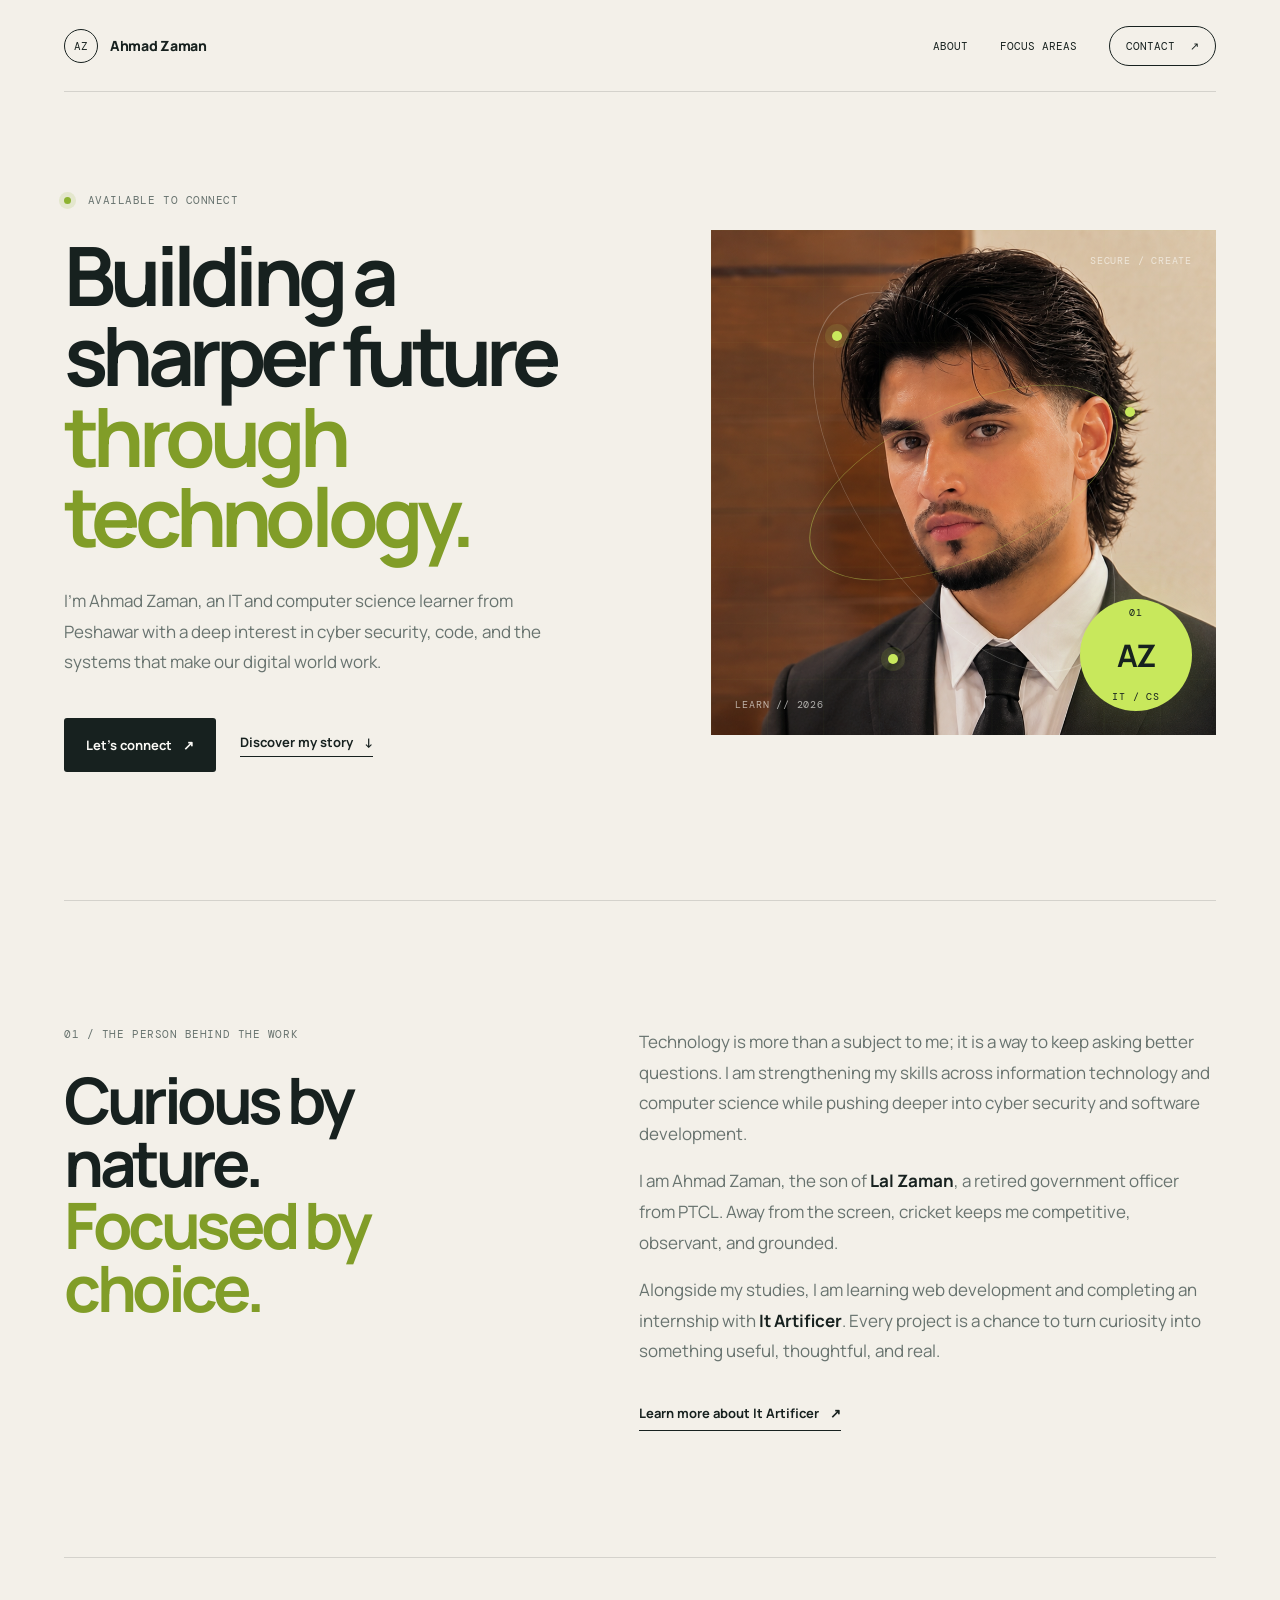
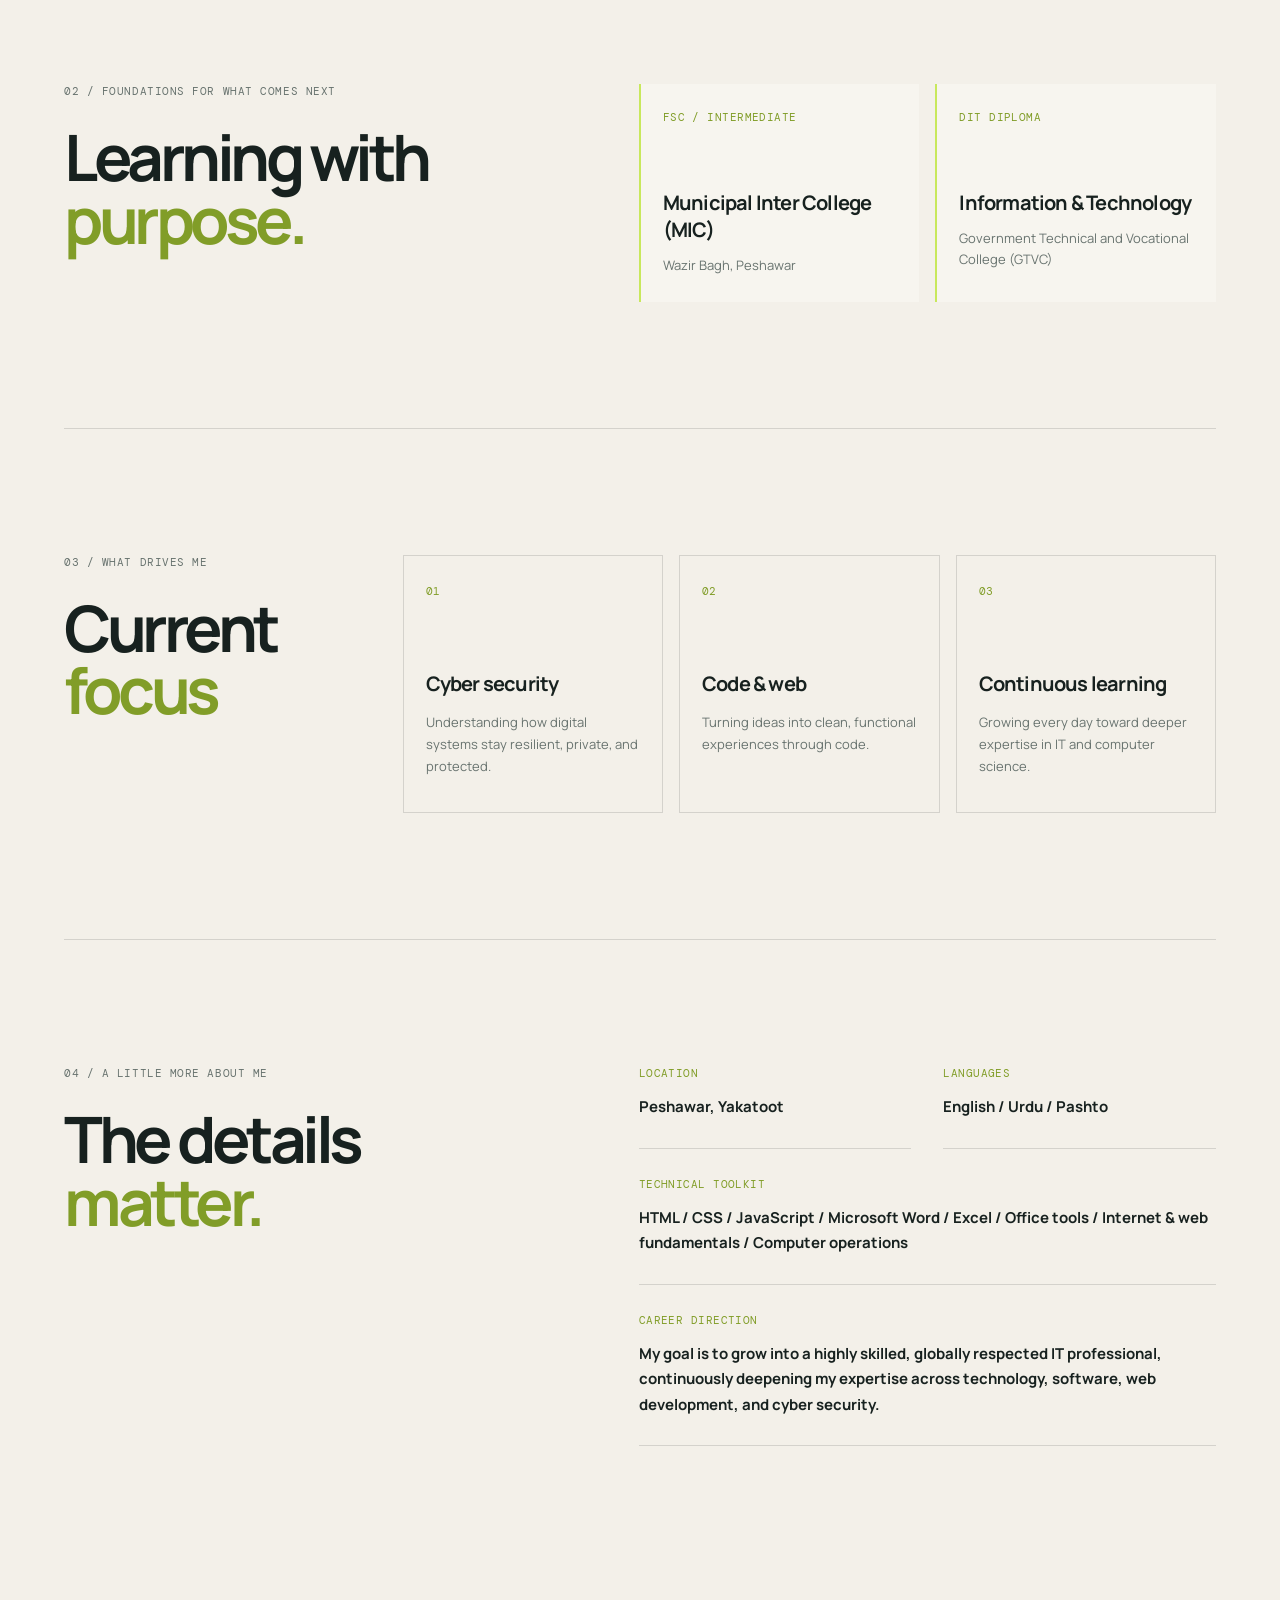
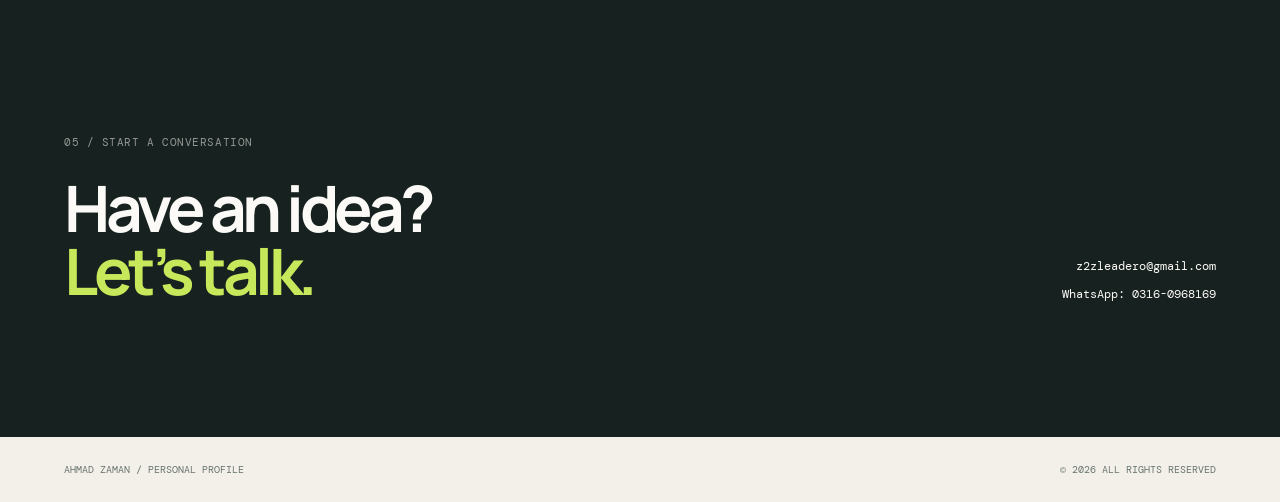
==== index.html @ 658cc003 "Rename profile files to index" ====
<!DOCTYPE html>
<html lang="en">
<head>
    <meta charset="UTF-8">
    <meta name="viewport" content="width=device-width, initial-scale=1.0">
    <meta name="theme-color" content="#17211f">
    <meta name="format-detection" content="telephone=no">
    <meta name="description" content="The personal profile of Ahmad Zaman, an IT and computer science learner, coding enthusiast, and cyber security expert.">
    <title>Ahmad Zaman | IT & Cyber Security</title>
    <link rel="preconnect" href="https://fonts.googleapis.com">
    <link rel="preconnect" href="https://fonts.gstatic.com" crossorigin>
    <link href="https://fonts.googleapis.com/css2?family=DM+Mono:wght@400;500&family=Manrope:wght@400;500;600;700;800&display=swap" rel="stylesheet">
    <link rel="stylesheet" href="index.css">
</head>
<body>
    <div class="page-shell">
        <header class="site-header">
            <a class="brand" href="#top" aria-label="Ahmad Zaman home">
                <span class="brand-mark">AZ</span>
                <span>Ahmad Zaman</span>
            </a>
            <button class="menu-toggle" type="button" aria-expanded="false" aria-controls="site-nav">Menu</button>
            <nav id="site-nav" class="site-nav" aria-label="Main navigation">
                <a href="#about">About</a>
                <a href="#focus">Focus areas</a>
                <a class="nav-contact" href="mailto:z2zleadero@gmail.com">Contact <span>↗</span></a>
            </nav>
        </header>

        <main id="top">
            <section class="hero" aria-labelledby="intro-title">
                <div class="hero-copy">
                    <p class="eyebrow"><span class="status-dot"></span> Available to connect</p>
                    <h1 id="intro-title">Building a sharper future <em>through technology.</em></h1>
                    <p class="intro">I’m Ahmad Zaman, an IT and computer science learner from Peshawar with a deep interest in cyber security, code, and the systems that make our digital world work.</p>
                    <div class="hero-actions">
                        <a class="button button-primary" href="mailto:z2zleadero@gmail.com">Let’s connect <span>↗</span></a>
                        <a class="button button-quiet" href="#about">Discover my story <span>↓</span></a>
                    </div>
                </div>
                <div class="hero-visual" aria-label="Portrait of Ahmad Zaman">
                    <img class="profile-photo" src="profile.png" alt="Ahmad Zaman wearing a black suit and tie">
                    <div class="visual-grid"></div>
                    <div class="orbit orbit-one"></div>
                    <div class="orbit orbit-two"></div>
                    <div class="core"><span>01</span><strong>AZ</strong><small>IT / CS</small></div>
                    <span class="node node-a"></span><span class="node node-b"></span><span class="node node-c"></span>
                    <span class="visual-label label-top">SECURE / CREATE</span>
                    <span class="visual-label label-bottom">LEARN // 2026</span>
                </div>
            </section>

            <section id="about" class="about-section" aria-labelledby="about-title">
                <div class="section-intro">
                    <p class="eyebrow">01 / The person behind the work</p>
                    <h2 id="about-title">Curious by nature.<br><em>Focused by choice.</em></h2>
                </div>
                <div class="about-content">
                    <p>Technology is more than a subject to me; it is a way to keep asking better questions. I am strengthening my skills across information technology and computer science while pushing deeper into cyber security and software development.</p>
                    <p>I am Ahmad Zaman, the son of <strong>Lal Zaman</strong>, a retired government officer from PTCL. Away from the screen, cricket keeps me competitive, observant, and grounded.</p>
                    <p>Alongside my studies, I am learning web development and completing an internship with <strong>It Artificer</strong>. Every project is a chance to turn curiosity into something useful, thoughtful, and real.</p>
                    <a class="text-link" href="https://share.google/Oz5hniwA0EbWmKNiz" target="_blank" rel="noopener noreferrer">Learn more about It Artificer <span>↗</span></a>
                </div>
            </section>

            <section id="education" class="education-section" aria-labelledby="education-title">
                <div class="section-intro">
                    <p class="eyebrow">02 / Foundations for what comes next</p>
                    <h2 id="education-title">Learning with<br><em>purpose.</em></h2>
                </div>
                <div class="education-content">
                    <article class="education-item">
                        <span class="education-type">FSc / Intermediate</span>
                        <h3>Municipal Inter College (MIC)</h3>
                        <p>Wazir Bagh, Peshawar</p>
                    </article>
                    <article class="education-item">
                        <span class="education-type">DIT Diploma</span>
                        <h3>Information &amp; Technology</h3>
                        <p>Government Technical and Vocational College (GTVC)</p>
                    </article>
                </div>
            </section>

            <section id="focus" class="focus-section" aria-labelledby="focus-title">
                <div class="focus-heading"><p class="eyebrow">03 / What drives me</p><h2 id="focus-title">Current <em>focus</em></h2></div>
                <div class="focus-list">
                    <article class="focus-item"><span class="focus-number">01</span><h3>Cyber security</h3><p>Understanding how digital systems stay resilient, private, and protected.</p></article>
                    <article class="focus-item"><span class="focus-number">02</span><h3>Code & web</h3><p>Turning ideas into clean, functional experiences through code.</p></article>
                    <article class="focus-item"><span class="focus-number">03</span><h3>Continuous learning</h3><p>Growing every day toward deeper expertise in IT and computer science.</p></article>
                </div>
            </section>

            <section class="details-section" aria-labelledby="details-title">
                <div class="section-intro"><p class="eyebrow">04 / A little more about me</p><h2 id="details-title">The details<br><em>matter.</em></h2></div>
                <div class="details-grid">
                    <div class="detail-block"><span class="detail-label">Location</span><strong>Peshawar, Yakatoot</strong></div>
                    <div class="detail-block"><span class="detail-label">Languages</span><strong>English / Urdu / Pashto</strong></div>
                    <div class="detail-block detail-wide"><span class="detail-label">Technical toolkit</span><strong>HTML / CSS / JavaScript / Microsoft Word / Excel / Office tools / Internet &amp; web fundamentals / Computer operations</strong></div>
                    <div class="detail-block detail-wide"><span class="detail-label">Career direction</span><strong>My goal is to grow into a highly skilled, globally respected IT professional, continuously deepening my expertise across technology, software, web development, and cyber security.</strong></div>
                </div>
            </section>

            <section class="contact-section" aria-labelledby="contact-title">
                <p class="eyebrow">05 / Start a conversation</p>
                <h2 id="contact-title">Have an idea?<br><em>Let’s talk.</em></h2>
                <div class="contact-details"><a href="mailto:z2zleadero@gmail.com">z2zleadero@gmail.com</a><a href="https://wa.me/923160968169" target="_blank" rel="noopener noreferrer">WhatsApp: 0316-0968169</a></div>
            </section>
        </main>

        <footer class="site-footer"><span>Ahmad Zaman / Personal profile</span><span>© <span id="year"></span> All rights reserved</span></footer>
    </div>
    <script src="index.js"></script>
</body>
</html>
---- index.css ----
@import url('https://fonts.googleapis.com/css2?family=DM+Mono:wght@400;500&family=Manrope:wght@400;500;600;700;800&display=swap');

:root {
	--ink: #17211f;
	--muted: #68736f;
	--paper: #f3f0e9;
	--cream: #fbfaf6;
	--lime: #c8e85c;
	--line: rgba(23, 33, 31, .14);
	--mono: 'DM Mono', monospace;
	--sans: 'Manrope', sans-serif;
}

* { box-sizing: border-box; }
html { scroll-behavior: smooth; }
body { margin: 0; color: var(--ink); background: var(--paper); font-family: var(--sans); overflow-x: hidden; }
a { -webkit-tap-highlight-color: transparent; }
a { color: inherit; text-decoration: none; }
.page-shell { max-width: 1600px; margin: auto; padding: 0 5vw; overflow: hidden; }
.site-header { min-height: 92px; display: flex; align-items: center; justify-content: space-between; border-bottom: 1px solid var(--line); }
.brand, .site-nav, .hero-actions, .contact-details { display: flex; align-items: center; }
.brand { gap: 12px; font-size: 14px; font-weight: 800; letter-spacing: -.02em; }
.brand-mark { display: grid; place-items: center; width: 34px; height: 34px; border: 1px solid var(--ink); border-radius: 50%; font: 11px var(--mono); }
.site-nav { gap: 32px; font: 11px var(--mono); text-transform: uppercase; }
.site-nav a { transition: color .2s ease; }.site-nav a:hover, .text-link:hover { color: #718c20; }
.nav-contact { padding: 12px 16px; border: 1px solid var(--ink); border-radius: 99px; }.nav-contact span, .button span, .text-link span { margin-left: 8px; }
.menu-toggle { display: none; border: 0; background: transparent; font: 11px var(--mono); text-transform: uppercase; }
.hero { min-height: calc(100vh - 92px); display: grid; grid-template-columns: 1.05fr .95fr; align-items: center; gap: 7vw; padding: 7vh 0 10vh; }
.eyebrow { margin: 0 0 28px; color: var(--muted); font: 11px var(--mono); letter-spacing: .05em; text-transform: uppercase; }.status-dot { display: inline-block; width: 7px; height: 7px; margin-right: 9px; background: #8db331; border-radius: 50%; box-shadow: 0 0 0 5px rgba(141,179,49,.15); }
h1, h2, h3, p { margin-top: 0; } h1, h2 { letter-spacing: -.07em; line-height: .98; } h1 { max-width: 760px; margin-bottom: 30px; font-size: clamp(3.4rem, 6.4vw, 7rem); font-weight: 700; } h1 em, h2 em { color: #819d28; font-style: normal; }
.intro { max-width: 520px; color: var(--muted); font-size: 17px; line-height: 1.8; }.hero-actions { gap: 24px; margin-top: 40px; }.button { font-size: 13px; font-weight: 700; }.button-primary { padding: 18px 22px; background: var(--ink); color: var(--cream); border-radius: 3px; }.button-quiet { border-bottom: 1px solid var(--ink); padding-bottom: 5px; }
.hero-visual { position: relative; width: 100%; max-width: 600px; aspect-ratio: 1; justify-self: end; background: #1d2926; overflow: hidden; }.profile-photo { position: absolute; z-index: 1; inset: 0; width: 100%; height: 100%; object-fit: cover; object-position: center 16%; opacity: .94; }.visual-grid { position: absolute; z-index: 2; inset: 0; opacity: .1; background-image: linear-gradient(rgba(200,232,92,.3) 1px, transparent 1px), linear-gradient(90deg, rgba(200,232,92,.3) 1px, transparent 1px); background-size: 11.11% 11.11%; }.orbit { position: absolute; z-index: 3; border: 1px solid rgba(200,232,92,.45); border-radius: 50%; transform: rotate(-25deg); }.orbit-one { inset: 17%; border-radius: 50%; transform: rotate(-25deg) scaleY(.45); }.orbit-two { inset: 7%; transform: rotate(56deg) scaleY(.5); border-color: rgba(251,250,246,.25); }.core { position: absolute; z-index: 4; right: 24px; bottom: 24px; top: auto; left: auto; display: grid; place-items: center; width: 112px; height: 112px; transform: none; color: var(--ink); background: var(--lime); border-radius: 50%; box-shadow: 0 0 60px rgba(200,232,92,.25); }.core span, .core small, .visual-label { font: 10px var(--mono); letter-spacing: .08em; }.core strong { font-size: 31px; letter-spacing: -.08em; }.node { position: absolute; z-index: 3; width: 10px; height: 10px; background: var(--lime); border-radius: 50%; box-shadow: 0 0 0 7px rgba(200,232,92,.12); }.node-a { top: 20%; left: 24%; }.node-b { right: 16%; top: 35%; }.node-c { bottom: 14%; left: 35%; }.visual-label { position: absolute; z-index: 4; color: rgba(251,250,246,.65); }.label-top { top: 24px; right: 24px; }.label-bottom { bottom: 24px; left: 24px; }
.about-section, .focus-section { display: grid; grid-template-columns: .9fr 1.1fr; gap: 8vw; padding: 14vh 0; border-top: 1px solid var(--line); }.about-section h2, .focus-section h2, .contact-section h2 { margin: 0; font-size: clamp(2.7rem, 5vw, 5.5rem); }.about-content { max-width: 600px; }.about-content p { color: var(--muted); font-size: 17px; line-height: 1.8; }.about-content strong { color: var(--ink); }.text-link { display: inline-block; margin-top: 20px; padding-bottom: 8px; border-bottom: 1px solid var(--ink); font-size: 13px; font-weight: 700; }
.education-section, .details-section { display: grid; grid-template-columns: .9fr 1.1fr; gap: 8vw; padding: 14vh 0; border-top: 1px solid var(--line); }.education-section h2, .details-section h2 { margin: 0; font-size: clamp(2.7rem, 5vw, 5.5rem); }.education-content { display: grid; grid-template-columns: repeat(2, 1fr); gap: 16px; }.education-item { padding: 26px 22px; border-left: 2px solid var(--lime); background: rgba(251,250,246,.45); }.education-type, .detail-label { display: block; color: #819d28; font: 11px var(--mono); letter-spacing: .04em; text-transform: uppercase; }.education-item h3 { margin: 65px 0 12px; font-size: 20px; letter-spacing: -.04em; }.education-item p { margin: 0; color: var(--muted); font-size: 13px; line-height: 1.6; }
.focus-section { grid-template-columns: .45fr 1.55fr; }.focus-list { display: grid; grid-template-columns: repeat(3, 1fr); gap: 16px; }.focus-item { min-height: 250px; padding: 22px; border: 1px solid var(--line); }.focus-number { color: #819d28; font: 11px var(--mono); }.focus-item h3 { margin: 70px 0 14px; font-size: 20px; letter-spacing: -.04em; }.focus-item p { color: var(--muted); font-size: 13px; line-height: 1.7; }
.details-grid { display: grid; grid-template-columns: repeat(2, 1fr); gap: 0 32px; }.detail-block { padding: 0 0 28px; margin-bottom: 28px; border-bottom: 1px solid var(--line); }.detail-block strong { display: block; margin-top: 14px; font-size: 15px; line-height: 1.7; }.detail-wide { grid-column: 1 / -1; }
.contact-section { position: relative; margin: 0 -5vw; padding: 15vh 5vw; color: var(--cream); background: var(--ink); }.contact-section .eyebrow { color: rgba(251,250,246,.55); }.contact-section h2 em { color: var(--lime); }.contact-details { position: absolute; right: 5vw; bottom: 15vh; flex-direction: column; align-items: flex-end; gap: 12px; font: 12px var(--mono); }.contact-details a:hover { color: var(--lime); }.site-footer { display: flex; justify-content: space-between; padding: 26px 0; color: var(--muted); font: 10px var(--mono); text-transform: uppercase; }
@media (max-width: 1050px) and (min-width: 761px) { .page-shell { padding: 0 4vw; }.hero { gap: 4vw; }.core { width: 96px; height: 96px; right: 18px; bottom: 18px; }.core strong { font-size: 27px; }.about-section, .education-section, .details-section { gap: 5vw; }.focus-section { gap: 4vw; }.focus-list { grid-template-columns: 1fr; }.focus-item { min-height: 0; }.contact-section { margin: 0 -4vw; padding-left: 4vw; padding-right: 4vw; }.contact-details { right: 4vw; } }
@media (max-width: 760px) { .page-shell { padding: 0 6vw; }.site-header { min-height: 76px; }.menu-toggle { display: block; }.site-nav { display: none; position: absolute; z-index: 2; top: 76px; left: 0; right: 0; padding: 24px 6vw; flex-direction: column; align-items: flex-start; background: var(--cream); border-bottom: 1px solid var(--line); }.site-nav.open { display: flex; }.hero { display: block; padding: 10vh 0 12vh; }.hero-visual { width: 100%; margin-top: 70px; }.intro { font-size: 15px; }.hero-actions { flex-wrap: wrap; }.about-section, .education-section, .focus-section, .details-section { display: block; padding: 12vh 0; }.section-intro, .focus-heading { margin-bottom: 48px; }.education-content, .details-grid { grid-template-columns: 1fr; gap: 16px; }.detail-wide { grid-column: auto; }.focus-list { grid-template-columns: 1fr; }.focus-item { min-height: 0; }.focus-item h3 { margin-top: 42px; }.education-item h3 { margin-top: 42px; }.contact-section { margin: 0 -6vw; padding: 12vh 6vw; }.contact-details { position: static; align-items: flex-start; margin-top: 54px; }.site-footer { gap: 20px; flex-direction: column; } }
@media (max-width: 380px) { .brand { font-size: 12px; }.hero-actions { display: block; }.button { display: inline-block; margin-bottom: 18px; }.core { width: 82px; height: 82px; right: 14px; bottom: 14px; }.core strong { font-size: 24px; }.core span, .core small { font-size: 8px; }.visual-label { font-size: 8px; } }
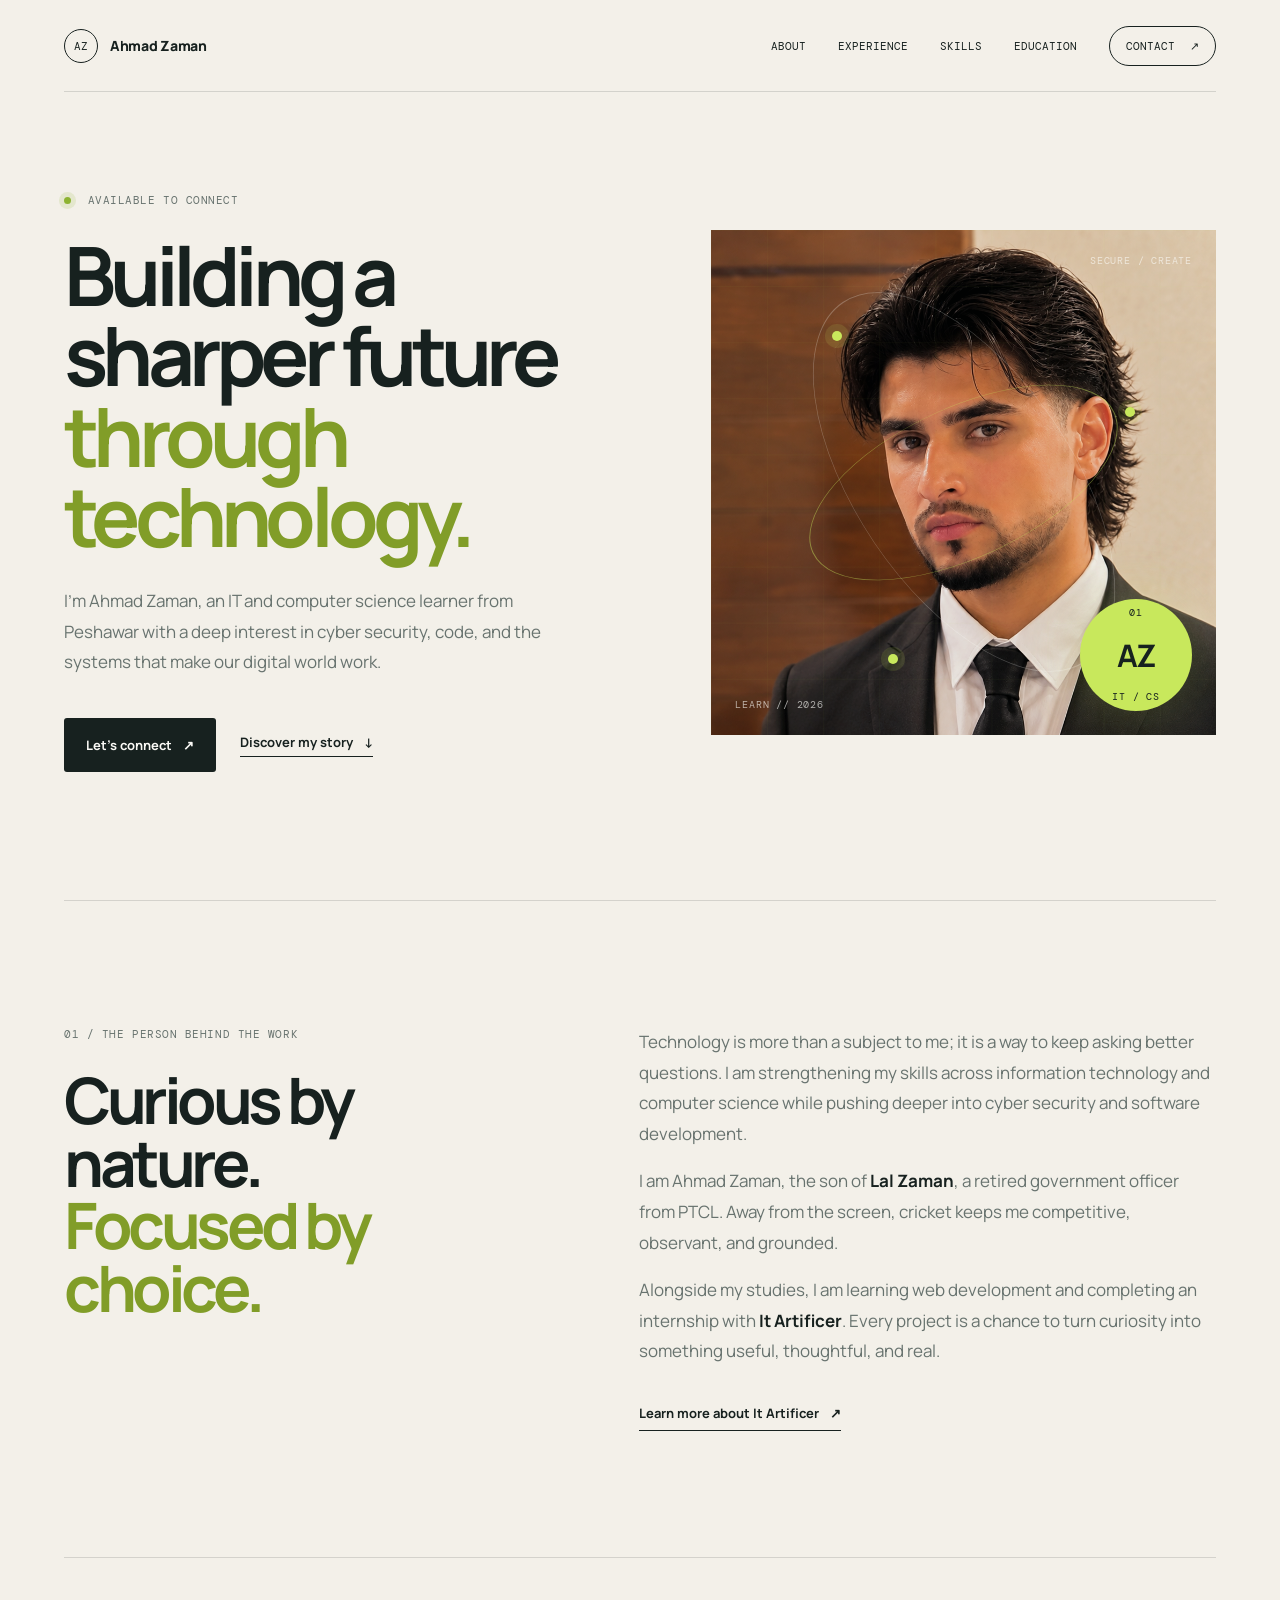
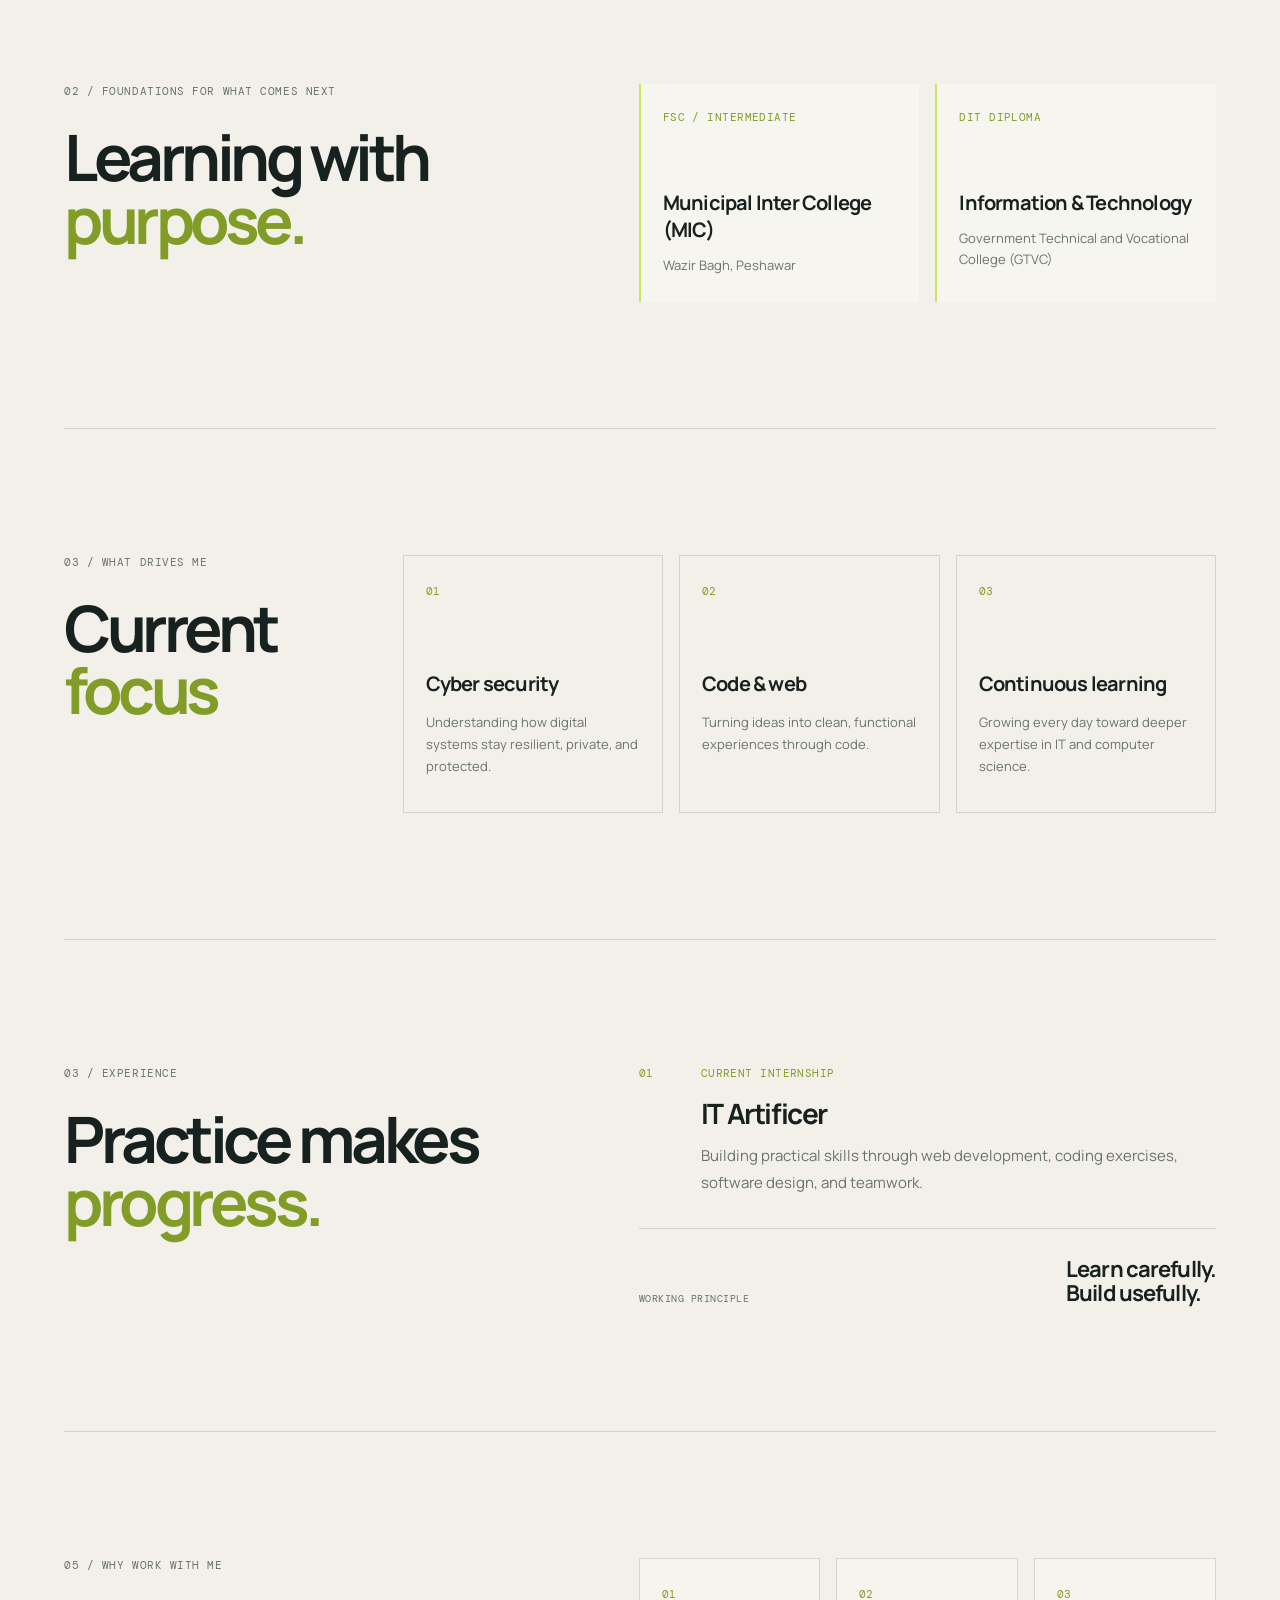
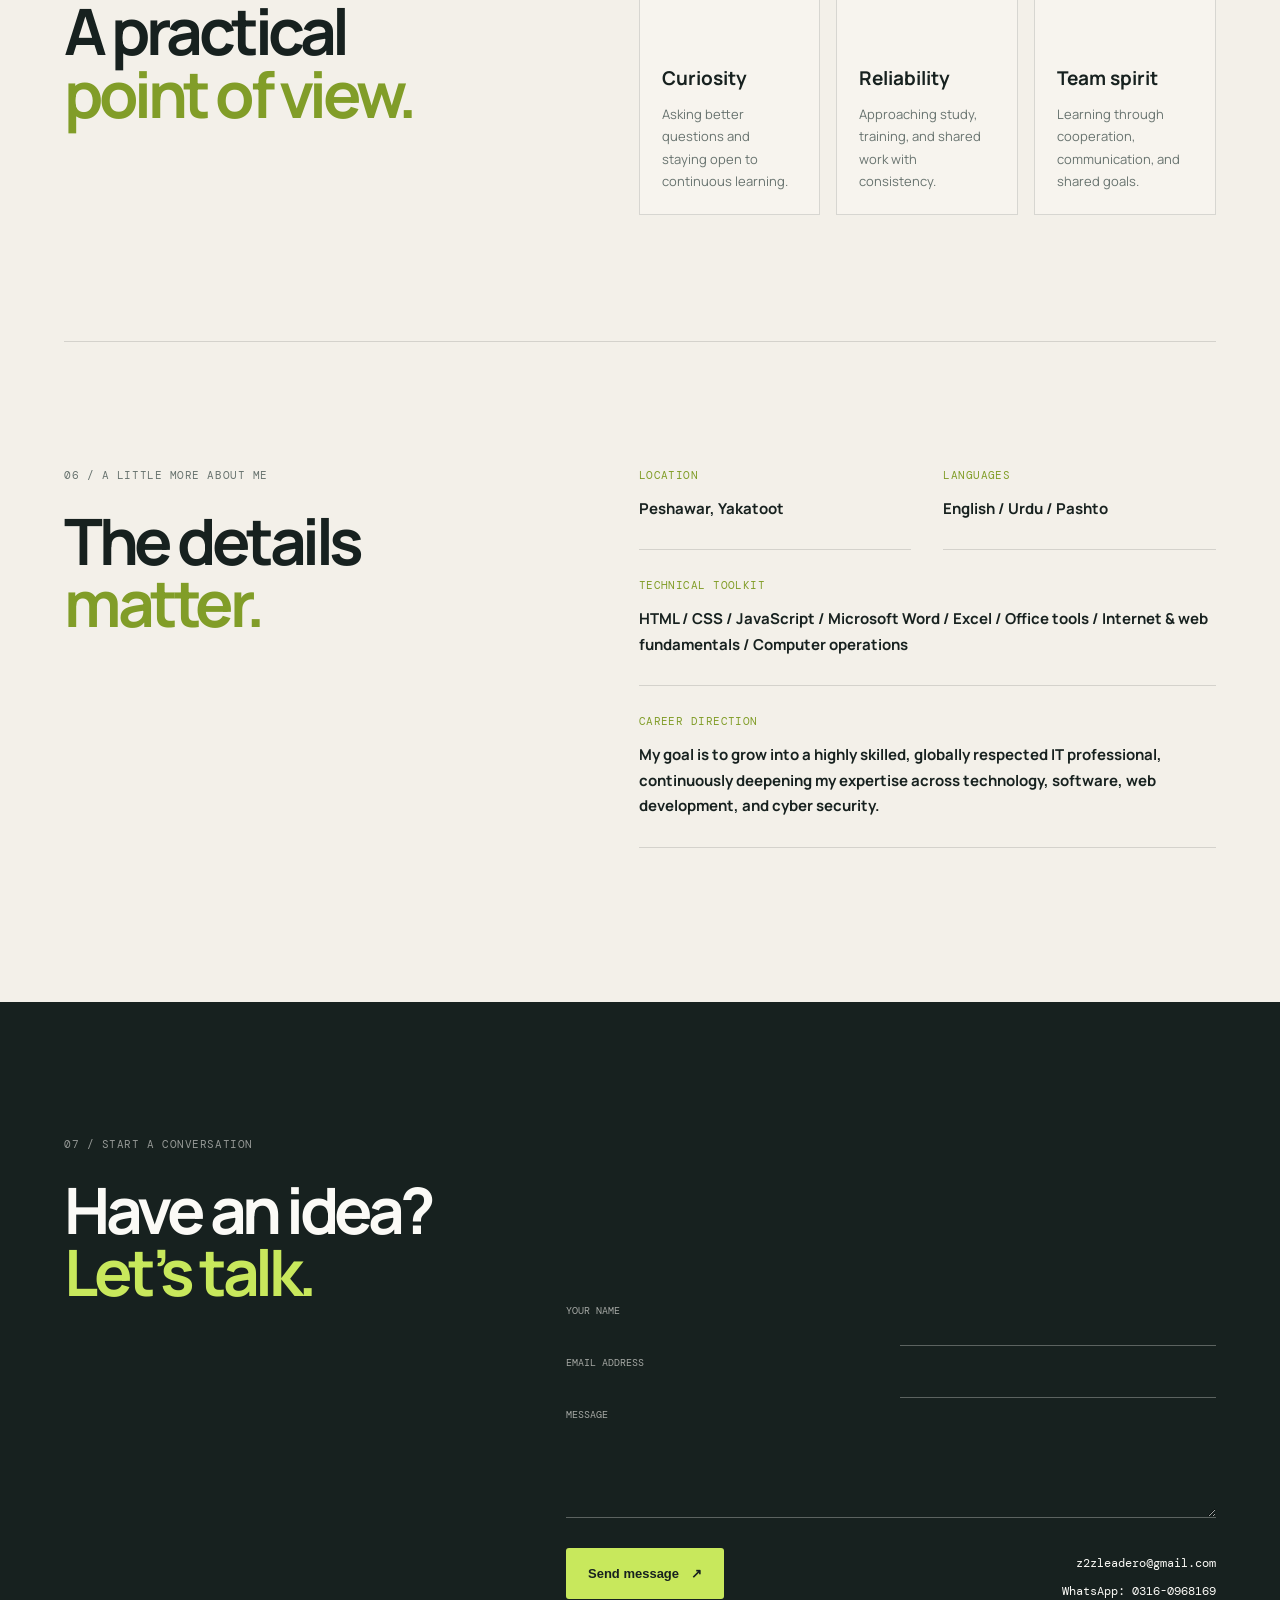
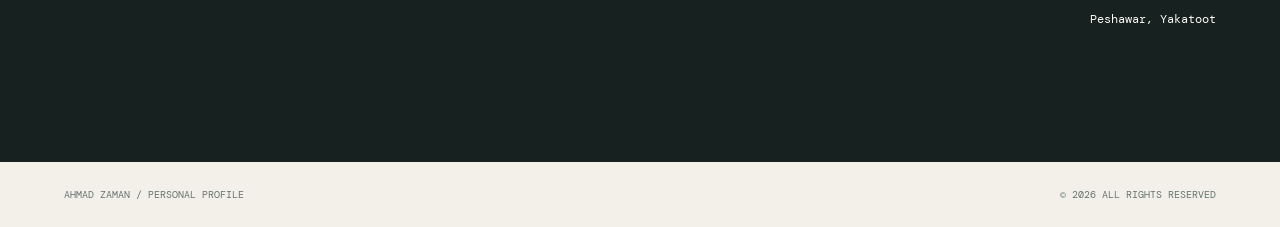
==== commit 2be8ae18: "Update personal profile portfolio" ====
--- a/index.html
+++ b/index.html
@@ -6,6 +6,7 @@
     <meta name="theme-color" content="#17211f">
     <meta name="format-detection" content="telephone=no">
     <meta name="description" content="The personal profile of Ahmad Zaman, an IT and computer science learner, coding enthusiast, and cyber security expert.">
+        <link rel="icon" href="profile.png" type="image/png">
     <title>Ahmad Zaman | IT & Cyber Security</title>
     <link rel="preconnect" href="https://fonts.googleapis.com">
     <link rel="preconnect" href="https://fonts.gstatic.com" crossorigin>
@@ -21,9 +22,11 @@
             </a>
             <button class="menu-toggle" type="button" aria-expanded="false" aria-controls="site-nav">Menu</button>
             <nav id="site-nav" class="site-nav" aria-label="Main navigation">
-                <a href="#about">About</a>
-                <a href="#focus">Focus areas</a>
-                <a class="nav-contact" href="mailto:z2zleadero@gmail.com">Contact <span>↗</span></a>
+                <a class="active" href="#about">About</a>
+                <a href="#experience">Experience</a>
+                <a href="#skills">Skills</a>
+                <a href="#education">Education</a>
+                <a class="nav-contact" href="#contact">Contact <span>↗</span></a>
             </nav>
         </header>
 
@@ -38,7 +41,7 @@
                         <a class="button button-quiet" href="#about">Discover my story <span>↓</span></a>
                     </div>
                 </div>
-                <div class="hero-visual" aria-label="Portrait of Ahmad Zaman">
+                    <div class="hero-visual reveal" role="img" aria-label="Portrait of Ahmad Zaman">
                     <img class="profile-photo" src="profile.png" alt="Ahmad Zaman wearing a black suit and tie">
                     <div class="visual-grid"></div>
                     <div class="orbit orbit-one"></div>
@@ -82,7 +85,7 @@
                 </div>
             </section>
 
-            <section id="focus" class="focus-section" aria-labelledby="focus-title">
+            <section id="skills" class="focus-section" aria-labelledby="focus-title">
                 <div class="focus-heading"><p class="eyebrow">03 / What drives me</p><h2 id="focus-title">Current <em>focus</em></h2></div>
                 <div class="focus-list">
                     <article class="focus-item"><span class="focus-number">01</span><h3>Cyber security</h3><p>Understanding how digital systems stay resilient, private, and protected.</p></article>
@@ -91,8 +94,27 @@
                 </div>
             </section>
 
+            <section id="experience" class="experience-section" aria-labelledby="experience-title">
+                <div class="section-intro">
+                    <p class="eyebrow">03 / Experience</p>
+                    <h2 id="experience-title">Practice makes<br><em>progress.</em></h2>
+                </div>
+                <div class="experience-content">
+                    <article class="timeline-item">
+                        <span class="timeline-number">01</span>
+                        <div><span class="education-type">Current internship</span><h3>IT Artificer</h3><p>Building practical skills through web development, coding exercises, software design, and teamwork.</p></div>
+                    </article>
+                    <div class="experience-note"><span>WORKING PRINCIPLE</span><strong>Learn carefully.<br>Build usefully.</strong></div>
+                </div>
+            </section>
+
+            <section class="highlights-section" aria-labelledby="highlights-title">
+                <div class="section-intro"><p class="eyebrow">05 / Why work with me</p><h2 id="highlights-title">A practical<br><em>point of view.</em></h2></div>
+                <div class="highlights-grid"><article><span>01</span><h3>Curiosity</h3><p>Asking better questions and staying open to continuous learning.</p></article><article><span>02</span><h3>Reliability</h3><p>Approaching study, training, and shared work with consistency.</p></article><article><span>03</span><h3>Team spirit</h3><p>Learning through cooperation, communication, and shared goals.</p></article></div>
+            </section>
+
             <section class="details-section" aria-labelledby="details-title">
-                <div class="section-intro"><p class="eyebrow">04 / A little more about me</p><h2 id="details-title">The details<br><em>matter.</em></h2></div>
+                <div class="section-intro"><p class="eyebrow">06 / A little more about me</p><h2 id="details-title">The details<br><em>matter.</em></h2></div>
                 <div class="details-grid">
                     <div class="detail-block"><span class="detail-label">Location</span><strong>Peshawar, Yakatoot</strong></div>
                     <div class="detail-block"><span class="detail-label">Languages</span><strong>English / Urdu / Pashto</strong></div>
@@ -101,15 +123,17 @@
                 </div>
             </section>
 
-            <section class="contact-section" aria-labelledby="contact-title">
-                <p class="eyebrow">05 / Start a conversation</p>
+            <section id="contact" class="contact-section" aria-labelledby="contact-title">
+                <p class="eyebrow">07 / Start a conversation</p>
                 <h2 id="contact-title">Have an idea?<br><em>Let’s talk.</em></h2>
-                <div class="contact-details"><a href="mailto:z2zleadero@gmail.com">z2zleadero@gmail.com</a><a href="https://wa.me/923160968169" target="_blank" rel="noopener noreferrer">WhatsApp: 0316-0968169</a></div>
+                <div class="contact-details"><a href="mailto:z2zleadero@gmail.com">z2zleadero@gmail.com</a><a href="https://wa.me/923160968169" target="_blank" rel="noopener noreferrer">WhatsApp: 0316-0968169</a><span>Peshawar, Yakatoot</span></div>
+                <form class="contact-form"><label for="name">Your name</label><input id="name" name="name" type="text" autocomplete="name" required><label for="email">Email address</label><input id="email" name="email" type="email" autocomplete="email" required><label for="message">Message</label><textarea id="message" name="message" rows="4" required></textarea><button class="button button-primary" type="submit">Send message <span>↗</span></button><p class="form-status" role="status" aria-live="polite"></p></form>
             </section>
         </main>
 
         <footer class="site-footer"><span>Ahmad Zaman / Personal profile</span><span>© <span id="year"></span> All rights reserved</span></footer>
     </div>
+    <button class="back-to-top" type="button" aria-label="Back to top">↑</button>
     <script src="index.js"></script>
 </body>
 </html>
--- a/index.css
+++ b/index.css
@@ -17,7 +17,7 @@
 a { -webkit-tap-highlight-color: transparent; }
 a { color: inherit; text-decoration: none; }
 .page-shell { max-width: 1600px; margin: auto; padding: 0 5vw; overflow: hidden; }
-.site-header { min-height: 92px; display: flex; align-items: center; justify-content: space-between; border-bottom: 1px solid var(--line); }
+.site-header { position: sticky; z-index: 10; top: 0; min-height: 92px; display: flex; align-items: center; justify-content: space-between; border-bottom: 1px solid var(--line); background: rgba(243,240,233,.9); backdrop-filter: blur(14px); }
 .brand, .site-nav, .hero-actions, .contact-details { display: flex; align-items: center; }
 .brand { gap: 12px; font-size: 14px; font-weight: 800; letter-spacing: -.02em; }
 .brand-mark { display: grid; place-items: center; width: 34px; height: 34px; border: 1px solid var(--ink); border-radius: 50%; font: 11px var(--mono); }
@@ -35,6 +35,33 @@
 .focus-section { grid-template-columns: .45fr 1.55fr; }.focus-list { display: grid; grid-template-columns: repeat(3, 1fr); gap: 16px; }.focus-item { min-height: 250px; padding: 22px; border: 1px solid var(--line); }.focus-number { color: #819d28; font: 11px var(--mono); }.focus-item h3 { margin: 70px 0 14px; font-size: 20px; letter-spacing: -.04em; }.focus-item p { color: var(--muted); font-size: 13px; line-height: 1.7; }
 .details-grid { display: grid; grid-template-columns: repeat(2, 1fr); gap: 0 32px; }.detail-block { padding: 0 0 28px; margin-bottom: 28px; border-bottom: 1px solid var(--line); }.detail-block strong { display: block; margin-top: 14px; font-size: 15px; line-height: 1.7; }.detail-wide { grid-column: 1 / -1; }
 .contact-section { position: relative; margin: 0 -5vw; padding: 15vh 5vw; color: var(--cream); background: var(--ink); }.contact-section .eyebrow { color: rgba(251,250,246,.55); }.contact-section h2 em { color: var(--lime); }.contact-details { position: absolute; right: 5vw; bottom: 15vh; flex-direction: column; align-items: flex-end; gap: 12px; font: 12px var(--mono); }.contact-details a:hover { color: var(--lime); }.site-footer { display: flex; justify-content: space-between; padding: 26px 0; color: var(--muted); font: 10px var(--mono); text-transform: uppercase; }
-@media (max-width: 1050px) and (min-width: 761px) { .page-shell { padding: 0 4vw; }.hero { gap: 4vw; }.core { width: 96px; height: 96px; right: 18px; bottom: 18px; }.core strong { font-size: 27px; }.about-section, .education-section, .details-section { gap: 5vw; }.focus-section { gap: 4vw; }.focus-list { grid-template-columns: 1fr; }.focus-item { min-height: 0; }.contact-section { margin: 0 -4vw; padding-left: 4vw; padding-right: 4vw; }.contact-details { right: 4vw; } }
-@media (max-width: 760px) { .page-shell { padding: 0 6vw; }.site-header { min-height: 76px; }.menu-toggle { display: block; }.site-nav { display: none; position: absolute; z-index: 2; top: 76px; left: 0; right: 0; padding: 24px 6vw; flex-direction: column; align-items: flex-start; background: var(--cream); border-bottom: 1px solid var(--line); }.site-nav.open { display: flex; }.hero { display: block; padding: 10vh 0 12vh; }.hero-visual { width: 100%; margin-top: 70px; }.intro { font-size: 15px; }.hero-actions { flex-wrap: wrap; }.about-section, .education-section, .focus-section, .details-section { display: block; padding: 12vh 0; }.section-intro, .focus-heading { margin-bottom: 48px; }.education-content, .details-grid { grid-template-columns: 1fr; gap: 16px; }.detail-wide { grid-column: auto; }.focus-list { grid-template-columns: 1fr; }.focus-item { min-height: 0; }.focus-item h3 { margin-top: 42px; }.education-item h3 { margin-top: 42px; }.contact-section { margin: 0 -6vw; padding: 12vh 6vw; }.contact-details { position: static; align-items: flex-start; margin-top: 54px; }.site-footer { gap: 20px; flex-direction: column; } }
+.experience-section, .highlights-section { display: grid; grid-template-columns: .9fr 1.1fr; gap: 8vw; padding: 14vh 0; border-top: 1px solid var(--line); }
+.experience-section h2, .highlights-section h2 { margin: 0; font-size: clamp(2.7rem, 5vw, 5.5rem); }
+.timeline-item { display: grid; grid-template-columns: 42px 1fr; gap: 20px; padding-bottom: 32px; border-bottom: 1px solid var(--line); }
+.timeline-number, .highlights-grid article > span { color: #819d28; font: 11px var(--mono); }
+.timeline-item h3 { margin: 14px 0 10px; font-size: 28px; letter-spacing: -.05em; }
+.timeline-item p { max-width: 560px; margin: 0; color: var(--muted); font-size: 15px; line-height: 1.8; }
+.experience-note { display: flex; justify-content: space-between; align-items: flex-end; margin-top: 28px; color: var(--muted); font: 10px var(--mono); letter-spacing: .05em; }
+.experience-note strong { color: var(--ink); font: 700 22px/1.1 var(--sans); letter-spacing: -.04em; }
+.highlights-grid { display: grid; grid-template-columns: repeat(3, 1fr); gap: 16px; }
+.highlights-grid article { min-height: 220px; padding: 22px; border: 1px solid var(--line); background: rgba(251,250,246,.35); transition: transform .25s ease, border-color .25s ease; }
+.highlights-grid article:hover { transform: translateY(-6px); border-color: var(--lime); }
+.highlights-grid h3 { margin: 62px 0 12px; font-size: 19px; }
+.highlights-grid p { margin: 0; color: var(--muted); font-size: 13px; line-height: 1.7; }
+.contact-form { display: grid; grid-template-columns: 1fr 1fr; gap: 10px 18px; max-width: 650px; margin-left: auto; align-content: start; }
+.contact-form label { color: rgba(251,250,246,.62); font: 10px var(--mono); text-transform: uppercase; }
+.contact-form input, .contact-form textarea { width: 100%; padding: 13px 0; color: var(--cream); background: transparent; border: 0; border-bottom: 1px solid rgba(251,250,246,.3); outline: 0; }
+.contact-form input:focus, .contact-form textarea:focus { border-color: var(--lime); }
+.contact-form textarea, .contact-form button, .form-status { grid-column: 1 / -1; }
+.contact-form textarea { resize: vertical; }
+.contact-form button { width: max-content; margin-top: 20px; border: 0; cursor: pointer; }
+.contact-form .button-primary { color: var(--ink); background: var(--lime); }
+.form-status { min-height: 18px; margin: 0; color: var(--lime); font: 11px var(--mono); }
+.reveal { opacity: 0; transform: translateY(20px); transition: opacity .7s ease, transform .7s ease; }
+.reveal.visible { opacity: 1; transform: none; }
+.back-to-top { position: fixed; z-index: 5; right: 24px; bottom: 24px; width: 42px; height: 42px; color: var(--ink); background: var(--lime); border: 0; border-radius: 50%; cursor: pointer; opacity: 0; pointer-events: none; transform: translateY(10px); transition: opacity .25s ease, transform .25s ease; }
+.back-to-top.visible { opacity: 1; pointer-events: auto; transform: none; }
+@media (max-width: 1050px) and (min-width: 761px) { .page-shell { padding: 0 4vw; }.hero { gap: 4vw; }.core { width: 96px; height: 96px; right: 18px; bottom: 18px; }.core strong { font-size: 27px; }.about-section, .education-section, .details-section, .experience-section, .highlights-section { gap: 5vw; }.focus-section { gap: 4vw; }.focus-list, .highlights-grid { grid-template-columns: 1fr; }.focus-item, .highlights-grid article { min-height: 0; }.contact-section { margin: 0 -4vw; padding-left: 4vw; padding-right: 4vw; }.contact-details { right: 4vw; } }
+@media (max-width: 760px) { .page-shell { padding: 0 6vw; }.site-header { min-height: 76px; }.menu-toggle { display: block; }.site-nav { display: none; position: absolute; z-index: 2; top: 76px; left: 0; right: 0; padding: 24px 6vw; flex-direction: column; align-items: flex-start; background: var(--cream); border-bottom: 1px solid var(--line); }.site-nav.open { display: flex; }.hero { display: block; padding: 10vh 0 12vh; }.hero-visual { width: 100%; margin-top: 70px; }.intro { font-size: 15px; }.hero-actions { flex-wrap: wrap; }.about-section, .education-section, .focus-section, .details-section, .experience-section, .highlights-section { display: block; padding: 12vh 0; }.section-intro, .focus-heading { margin-bottom: 48px; }.education-content, .details-grid, .highlights-grid { grid-template-columns: 1fr; gap: 16px; }.detail-wide { grid-column: auto; }.focus-list { grid-template-columns: 1fr; }.focus-item, .highlights-grid article { min-height: 0; }.focus-item h3, .highlights-grid h3 { margin-top: 42px; }.education-item h3 { margin-top: 42px; }.experience-note { display: block; }.experience-note strong { display: block; margin-top: 16px; }.contact-section { margin: 0 -6vw; padding: 12vh 6vw; }.contact-details { position: static; align-items: flex-start; margin-top: 54px; }.contact-form { margin: 54px 0 0; grid-template-columns: 1fr; }.contact-form textarea, .contact-form button, .form-status { grid-column: auto; }.site-footer { gap: 20px; flex-direction: column; } }
 @media (max-width: 380px) { .brand { font-size: 12px; }.hero-actions { display: block; }.button { display: inline-block; margin-bottom: 18px; }.core { width: 82px; height: 82px; right: 14px; bottom: 14px; }.core strong { font-size: 24px; }.core span, .core small { font-size: 8px; }.visual-label { font-size: 8px; } }
+
